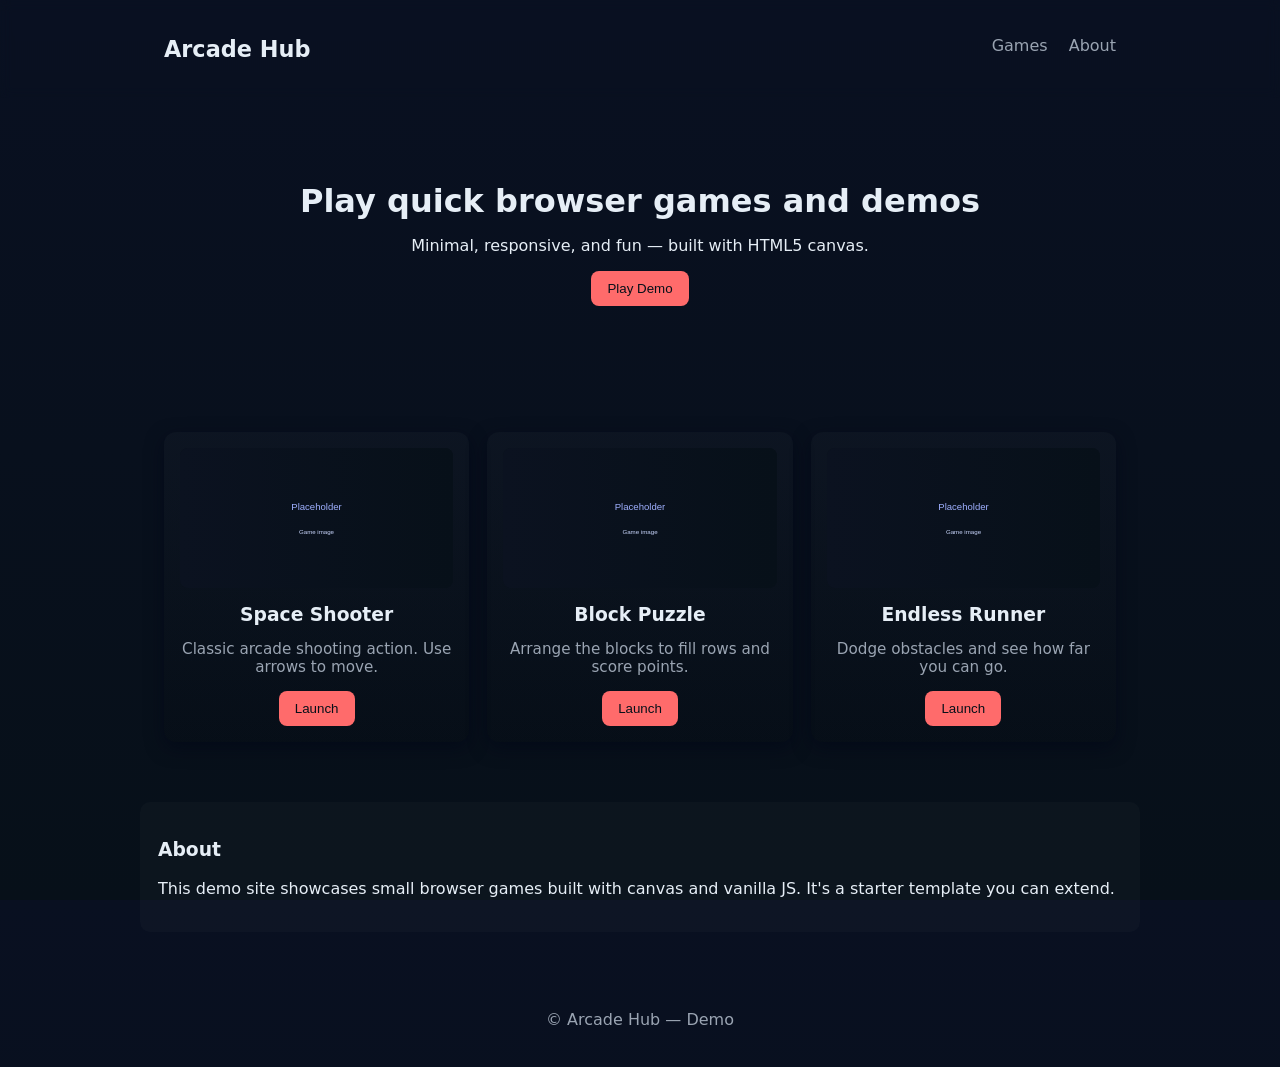
==== index.html @ 8e15d5c9 "chore: initialize repo for gaming-site; add 3-stage Space Shooter demo" ====
<!doctype html>
<html lang="en">
<head>
  <meta charset="utf-8">
  <meta name="viewport" content="width=device-width,initial-scale=1">
  <title>Arcade Hub — Gaming Website</title>
  <link rel="stylesheet" href="styles.css">
</head>
<body>
  <header class="site-header">
    <div class="container">
      <h1 class="logo">Arcade Hub</h1>
      <nav>
        <a href="#games">Games</a>
        <a href="#about">About</a>
      </nav>
    </div>
  </header>

  <main>
    <section class="hero">
      <div class="container">
        <h2>Play quick browser games and demos</h2>
        <p>Minimal, responsive, and fun — built with HTML5 canvas.</p>
        <button id="playDemo" class="btn">Play Demo</button>
      </div>
    </section>

    <section id="games" class="games container">
      <div class="card">
        <img src="assets/placeholder.svg" alt="Space Shooter">
        <h3>Space Shooter</h3>
        <p>Classic arcade shooting action. Use arrows to move.</p>
        <button class="launch btn" data-game="space">Launch</button>
      </div>

      <div class="card">
        <img src="assets/placeholder.svg" alt="Puzzle">
        <h3>Block Puzzle</h3>
        <p>Arrange the blocks to fill rows and score points.</p>
        <button class="launch btn" data-game="puzzle">Launch</button>
      </div>

      <div class="card">
        <img src="assets/placeholder.svg" alt="Runner">
        <h3>Endless Runner</h3>
        <p>Dodge obstacles and see how far you can go.</p>
        <button class="launch btn" data-game="runner">Launch</button>
      </div>
    </section>

    <section id="about" class="container about">
      <h3>About</h3>
      <p>This demo site showcases small browser games built with canvas and vanilla JS. It's a starter template you can extend.</p>
    </section>

    <div id="modal" class="modal hidden">
      <div class="modal-inner">
          <button id="closeModal" class="close">✕</button>
          <div id="hud">
            <div id="score">Score: 0</div>
            <div id="lives">Lives: 3</div>
            <div id="stage">Stage: 1</div>
          </div>
          <canvas id="gameCanvas" width="800" height="480"></canvas>

          <div id="overlay" class="overlay">
            <div id="menu">
              <h2>Space Shooter</h2>
              <p id="menu-desc">Use ← → to move — press Space to shoot.</p>
              <button id="startBtn" class="btn">Start</button>
            </div>
            <div id="gameOver" class="hidden">
              <h2 id="gameOverTitle">Game Over</h2>
              <p id="gameOverScore">Score: 0</p>
              <button id="restartBtn" class="btn">Restart</button>
            </div>
            <div id="stageComplete" class="hidden">
              <h2>Stage Complete</h2>
              <p id="nextStageInfo">Prepare for the next stage</p>
              <button id="nextStageBtn" class="btn">Continue</button>
            </div>
          </div>
      </div>
    </div>
  </main>

  <footer class="site-footer">
    <div class="container">© Arcade Hub — Demo</div>
  </footer>

  <script src="script.js"></script>
</body>
</html>
---- styles.css ----
:root{
  --bg:#0f1724;
  --card:#0b1220;
  --accent:#ff6b6b;
  --muted:#9aa4b2;
}
*{box-sizing:border-box}
html,body{height:100%;margin:0;font-family:Inter,system-ui,Segoe UI,Arial;background:linear-gradient(180deg,#091021 0%, #071019 100%);color:#e6eef6}
.container{max-width:1000px;margin:0 auto;padding:24px}
.site-header{backdrop-filter:blur(6px);padding:12px 0}
.site-header .logo{display:inline-block;margin:0;font-size:1.4rem}
.site-header nav{float:right}
.site-header nav a{color:var(--muted);margin-left:16px;text-decoration:none}
.hero{padding:60px 0;text-align:center}
.hero h2{font-size:2rem;margin:0 0 8px}
.btn{background:var(--accent);color:#071019;border:none;padding:10px 16px;border-radius:8px;cursor:pointer}
.games{display:grid;grid-template-columns:repeat(auto-fit,minmax(220px,1fr));gap:18px;margin-top:18px}
.card{background:linear-gradient(180deg, rgba(255,255,255,0.02), rgba(0,0,0,0.1));padding:16px;border-radius:12px;box-shadow:0 6px 18px rgba(2,6,23,0.6);text-align:center}
.card img{width:100%;height:140px;object-fit:cover;border-radius:8px;background:#071019}
.card h3{margin:12px 0 6px}
.card p{color:var(--muted);font-size:0.95rem}
.about{margin-top:36px;padding:18px;background:rgba(255,255,255,0.02);border-radius:10px}
.site-footer{padding:14px 0;text-align:center;color:var(--muted);margin-top:40px}
.modal{position:fixed;inset:0;display:flex;align-items:center;justify-content:center;background:rgba(2,6,23,0.6)}
.modal.hidden{display:none}
.modal-inner{background:var(--card);padding:12px;border-radius:10px;position:relative}
.close{position:absolute;right:8px;top:8px;background:transparent;border:0;color:var(--muted);font-size:18px;cursor:pointer}
canvas{display:block;background:#071019;border-radius:6px}
/* HUD and overlay */
#hud{position:absolute;left:18px;top:12px;display:flex;gap:12px;z-index:10}
#hud div{background:rgba(255,255,255,0.03);padding:6px 10px;border-radius:6px;color:var(--muted);font-weight:600}
.overlay{position:absolute;inset:0;display:flex;align-items:center;justify-content:center;z-index:20}
.overlay.hidden{display:none}
.overlay .hidden{display:none}
.overlay > div{background:rgba(2,6,23,0.8);padding:18px;border-radius:8px;text-align:center;color:#e6eef6}
.overlay h2{margin:0 0 8px}
.overlay p{margin:0 0 12px;color:var(--muted)}
@media(max-width:600px){.hero h2{font-size:1.4rem}.card img{height:110px}}
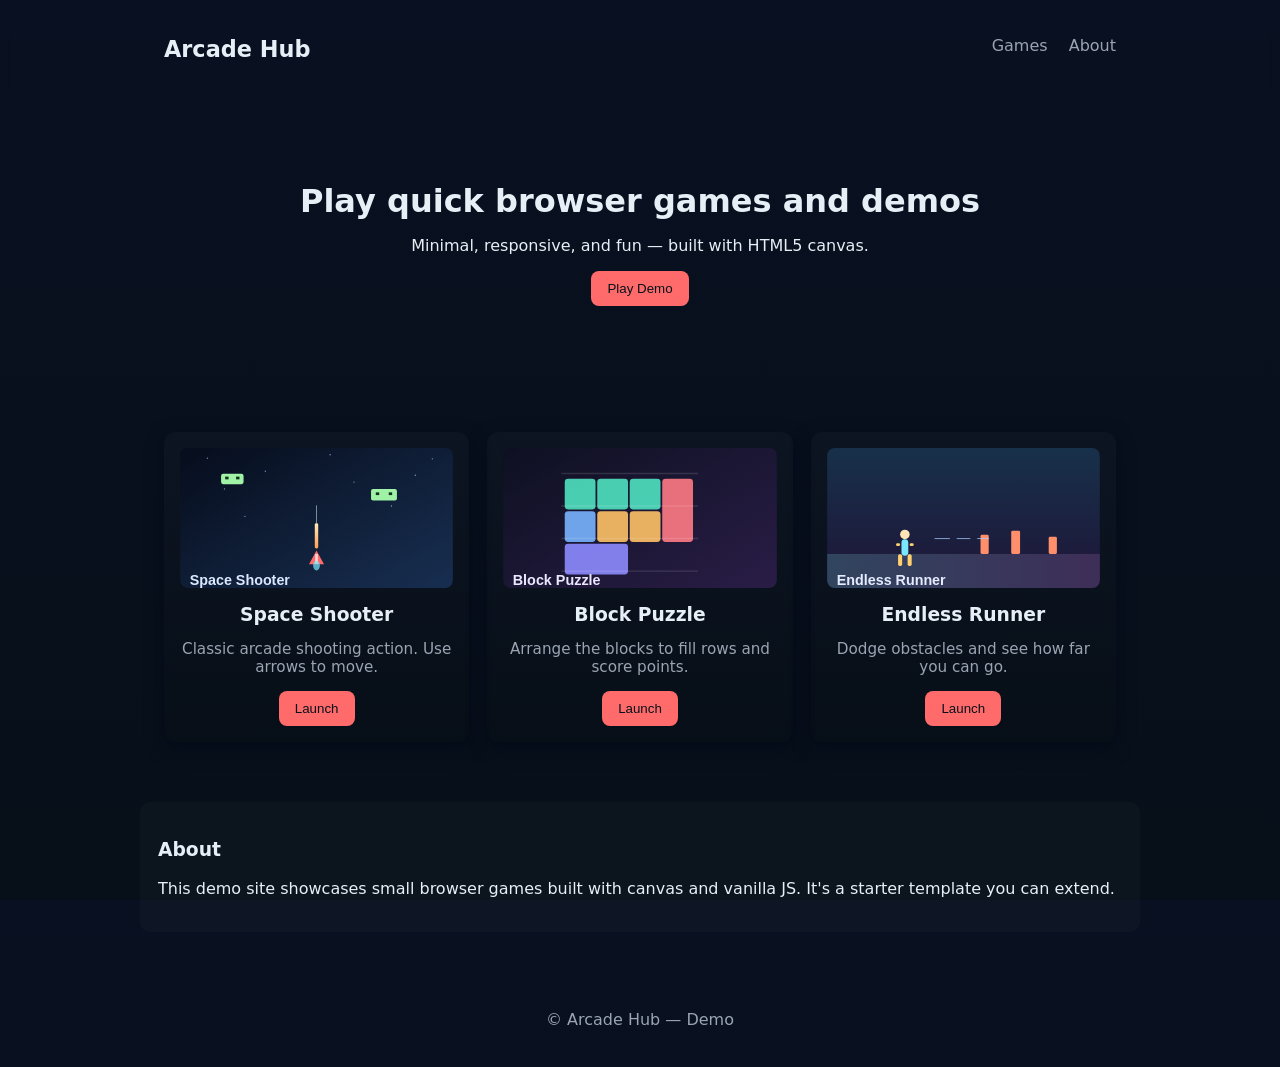
==== commit a24ab330: "feat: add game art assets and visual animations" ====
--- a/index.html
+++ b/index.html
@@ -28,21 +28,21 @@
 
     <section id="games" class="games container">
       <div class="card">
-        <img src="assets/placeholder.svg" alt="Space Shooter">
+        <img src="assets/space-shooter.svg" alt="Space Shooter">
         <h3>Space Shooter</h3>
         <p>Classic arcade shooting action. Use arrows to move.</p>
         <button class="launch btn" data-game="space">Launch</button>
       </div>
 
       <div class="card">
-        <img src="assets/placeholder.svg" alt="Puzzle">
+        <img src="assets/block-puzzle.svg" alt="Puzzle">
         <h3>Block Puzzle</h3>
         <p>Arrange the blocks to fill rows and score points.</p>
         <button class="launch btn" data-game="puzzle">Launch</button>
       </div>
 
       <div class="card">
-        <img src="assets/placeholder.svg" alt="Runner">
+        <img src="assets/endless-runner.svg" alt="Runner">
         <h3>Endless Runner</h3>
         <p>Dodge obstacles and see how far you can go.</p>
         <button class="launch btn" data-game="runner">Launch</button>
--- a/styles.css
+++ b/styles.css
@@ -13,26 +13,30 @@
 .site-header nav a{color:var(--muted);margin-left:16px;text-decoration:none}
 .hero{padding:60px 0;text-align:center}
 .hero h2{font-size:2rem;margin:0 0 8px}
-.btn{background:var(--accent);color:#071019;border:none;padding:10px 16px;border-radius:8px;cursor:pointer}
+.btn{background:var(--accent);color:#071019;border:none;padding:10px 16px;border-radius:8px;cursor:pointer;transition:transform .15s ease, box-shadow .2s ease, filter .2s ease}
+.btn:hover{transform:translateY(-2px);box-shadow:0 8px 18px rgba(255,107,107,.35);filter:brightness(1.05)}
 .games{display:grid;grid-template-columns:repeat(auto-fit,minmax(220px,1fr));gap:18px;margin-top:18px}
-.card{background:linear-gradient(180deg, rgba(255,255,255,0.02), rgba(0,0,0,0.1));padding:16px;border-radius:12px;box-shadow:0 6px 18px rgba(2,6,23,0.6);text-align:center}
-.card img{width:100%;height:140px;object-fit:cover;border-radius:8px;background:#071019}
+.card{background:linear-gradient(180deg, rgba(255,255,255,0.02), rgba(0,0,0,0.1));padding:16px;border-radius:12px;box-shadow:0 6px 18px rgba(2,6,23,0.6);text-align:center;transition:transform .2s ease, box-shadow .25s ease;overflow:hidden}
+.card:hover{transform:translateY(-6px);box-shadow:0 14px 28px rgba(2,6,23,0.75)}
+.card img{width:100%;height:140px;object-fit:cover;border-radius:8px;background:#071019;transition:transform .4s ease, filter .4s ease}
+.card:hover img{transform:scale(1.05);filter:saturate(1.12)}
 .card h3{margin:12px 0 6px}
 .card p{color:var(--muted);font-size:0.95rem}
 .about{margin-top:36px;padding:18px;background:rgba(255,255,255,0.02);border-radius:10px}
 .site-footer{padding:14px 0;text-align:center;color:var(--muted);margin-top:40px}
 .modal{position:fixed;inset:0;display:flex;align-items:center;justify-content:center;background:rgba(2,6,23,0.6)}
 .modal.hidden{display:none}
-.modal-inner{background:var(--card);padding:12px;border-radius:10px;position:relative}
+.modal-inner{background:var(--card);padding:12px;border-radius:10px;position:relative;box-shadow:0 20px 50px rgba(0,0,0,.45)}
 .close{position:absolute;right:8px;top:8px;background:transparent;border:0;color:var(--muted);font-size:18px;cursor:pointer}
 canvas{display:block;background:#071019;border-radius:6px}
 /* HUD and overlay */
 #hud{position:absolute;left:18px;top:12px;display:flex;gap:12px;z-index:10}
-#hud div{background:rgba(255,255,255,0.03);padding:6px 10px;border-radius:6px;color:var(--muted);font-weight:600}
+#hud div{background:rgba(255,255,255,0.03);padding:6px 10px;border-radius:6px;color:var(--muted);font-weight:600;backdrop-filter:blur(4px)}
 .overlay{position:absolute;inset:0;display:flex;align-items:center;justify-content:center;z-index:20}
 .overlay.hidden{display:none}
 .overlay .hidden{display:none}
-.overlay > div{background:rgba(2,6,23,0.8);padding:18px;border-radius:8px;text-align:center;color:#e6eef6}
+.overlay > div{background:rgba(2,6,23,0.8);padding:18px;border-radius:8px;text-align:center;color:#e6eef6;animation:pop-in .2s ease}
 .overlay h2{margin:0 0 8px}
 .overlay p{margin:0 0 12px;color:var(--muted)}
+@keyframes pop-in{from{transform:translateY(10px) scale(.97);opacity:0}to{transform:translateY(0) scale(1);opacity:1}}
 @media(max-width:600px){.hero h2{font-size:1.4rem}.card img{height:110px}}
